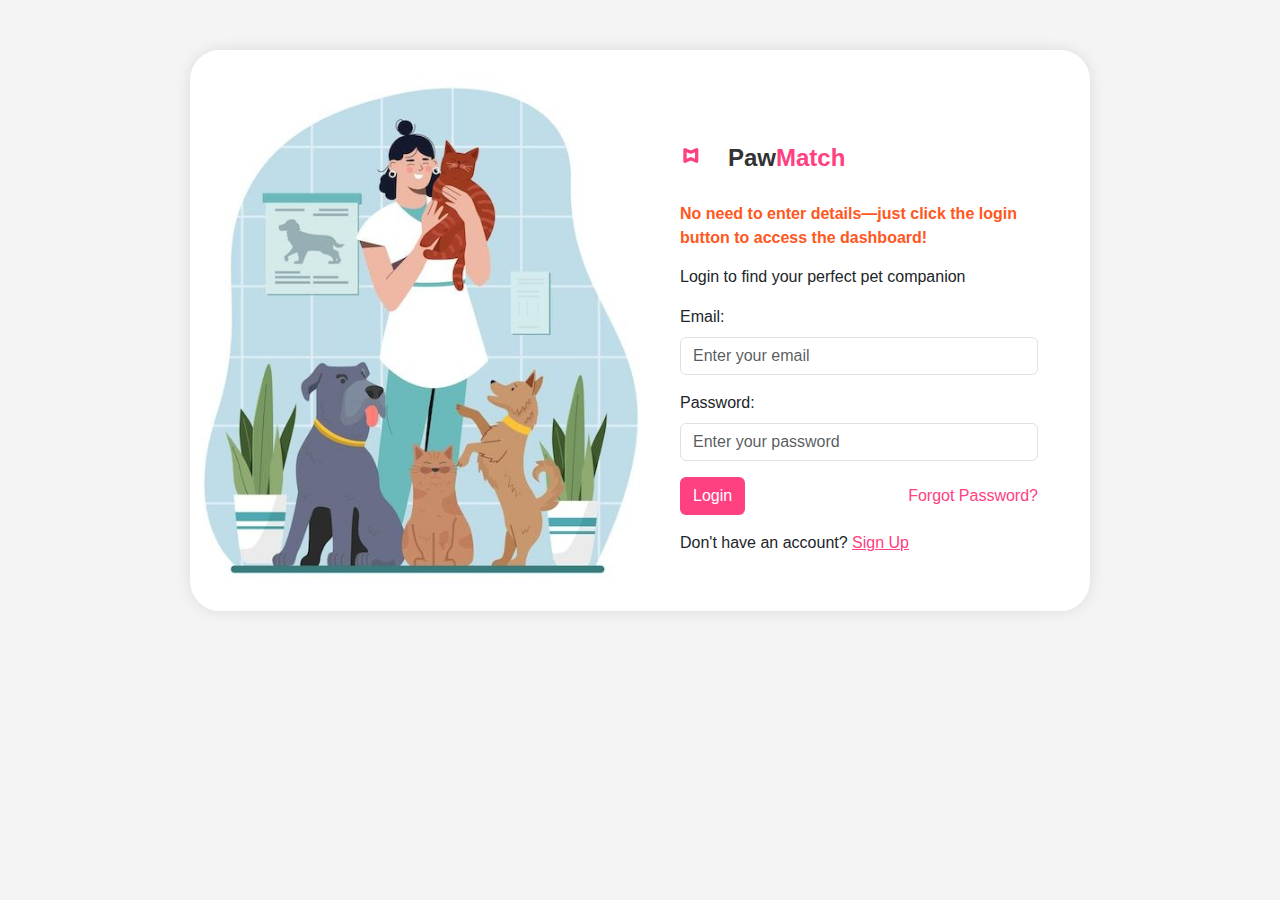
==== login.html @ c652fe70 "add" ====
<!DOCTYPE html>
<html lang="en">

<head>
    <meta charset="UTF-8">
    <meta name="viewport" content="width=device-width, initial-scale=1.0">
    <title>PawMatch - Login</title>
    <!-- Bootstrap CSS -->
    <link href="https://cdnjs.cloudflare.com/ajax/libs/bootstrap/5.3.0/css/bootstrap.min.css" rel="stylesheet">
    <!-- Custom CSS -->
    <style>
        body {
            background-color: #f4f4f4;
            font-family: Arial, sans-serif;
        }

        .text-pink {
            color: #ff4081;
        }

        /* Site Title Styling */
        .site-title {
            font-size: 1.5rem;
            font-weight: bold;
            color: #333;
        }

        /* Logo Styling */
        .logo {
            width: 40px;
            height: 40px;
            color: #ff4081;
        }

        .theme-color {
            color: #ff4081;
        }

        .btn-theme {
            background-color: #ff4081;
            color: #fff;
        }

        .btn-theme:hover {
            background-color: #e63971;
        }

        .login-container {
            max-width: 900px;
            margin: 50px auto;
            box-shadow: 0 0 15px rgba(0, 0, 0, 0.1);
            border-radius: 30px;
            overflow: hidden;
            background-color: white;
        }

        .login-image {
            display: flex;
            align-items: center;
            justify-content: center;
            background-color: #ffd700;
        }

        .login-image img {
            width: 100%;
            height: 100%;
            margin-bottom: 30px;
            margin-bottom: 30px;
            margin-bottom: 30px;
            margin-bottom: 30px;
            margin-bottom: 30px;
            margin-bottom: 30px;
            margin-bottom: 30px;
            object-fit: cover;
        }

        .login-form {
            padding: 40px;
            background-color: #fff;
        }

        @media (max-width: 767.98px) {
            .login-image {
                display: none;
            }

            .login-container {
                max-width: 350px;
            }
        }
    </style>
</head>

<body>

    <div class="container login-container">
        <div class="row g-0">
            <!-- Image Column (Hidden on Mobile) -->
            <div class="col-md-6 login-image d-none d-md-block">
                <img src="./dashboard/img/pet-login.jpeg" alt="Welcome to PawMatch">
            </div>
            <!-- Login Form Column -->
            <div class="col-md-6">
                <br>
                <br>
                <div class="login-form">
                    <div class="d-flex align-items-center">
                        <!-- Paw Icon as Logo -->
                        <svg xmlns="http://www.w3.org/2000/svg" class="logo me-2" fill="none" viewBox="0 0 24 24"
                            stroke="currentColor">
                            <path stroke-linecap="round" stroke-linejoin="round" stroke-width="2"
                                d="M6.5 12.5L3 14V7l3.5 1.5 3.5-1.5v7l-3.5-1.5-3.5 1.5z" />
                        </svg>
                        <a href="index.html" class="nav-link">

                            <h1 class="site-title mb-0">Paw<span class="text-pink">Match</span></h1>

                        </a>

                    </div>
                    <br>

                    <p style="color: #ff5722; font-weight: bold; margin-bottom: 15px;">No need to enter details—just
                        click the login button to access the dashboard!</p>
                    <p>Login to find your perfect pet companion</p>
                    <form action="./dashboard/home.html" method="post">
                        <div class="mb-3">
                            <label for="email" class="form-label">Email:</label>
                            <input type="email" class="form-control" id="email" name="email"
                                placeholder="Enter your email" required>
                        </div>
                        <div class="mb-3">
                            <label for="password" class="form-label">Password:</label>
                            <input type="password" class="form-control" id="password" name="password"
                                placeholder="Enter your password" required>
                        </div>
                        <div class="d-flex justify-content-between align-items-center mb-3">
                            <a href="./dashboard/home.html" class="text-decoration-none theme-color">
                                <button type="submit" class="btn btn-theme">Login</button>
                            </a>
                            <a href="#" class="text-decoration-none theme-color">Forgot Password?</a>
                        </div>
                        <p>Don't have an account? <a href="#" class="theme-color">Sign Up</a></p>
                    </form>

                </div>
            </div>
        </div>
    </div>

    <!-- Bootstrap JS (Optional for Interactive Features) -->
    <script src="https://cdnjs.cloudflare.com/ajax/libs/bootstrap/5.3.0/js/bootstrap.bundle.min.js"></script>
</body>

</html>
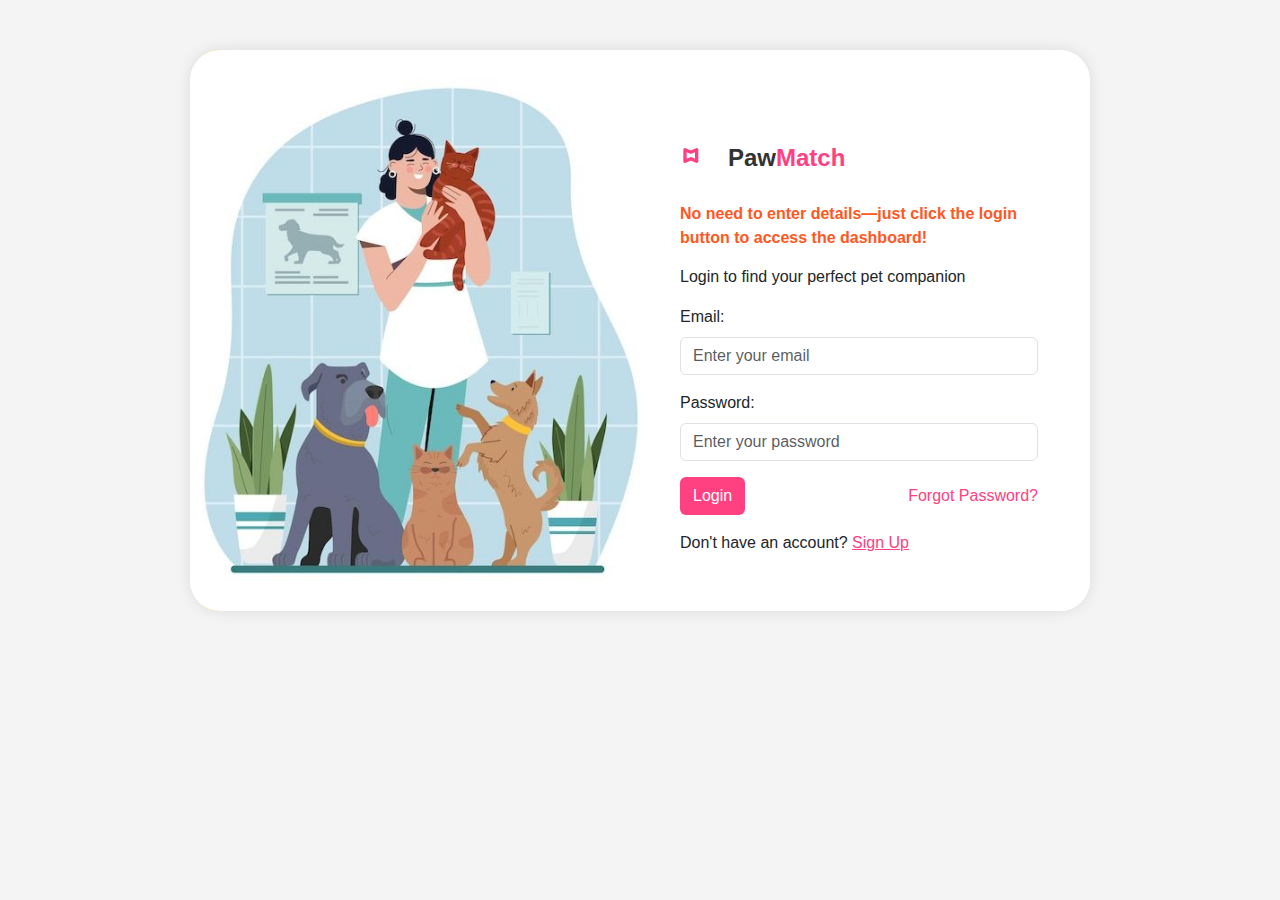
==== commit aa5b40ea: "add" ====
--- a/login.html
+++ b/login.html
@@ -123,16 +123,16 @@
                     <p style="color: #ff5722; font-weight: bold; margin-bottom: 15px;">No need to enter details—just
                         click the login button to access the dashboard!</p>
                     <p>Login to find your perfect pet companion</p>
-                    <form action="./dashboard/home.html" method="post">
+                    <form>
                         <div class="mb-3">
                             <label for="email" class="form-label">Email:</label>
                             <input type="email" class="form-control" id="email" name="email"
-                                placeholder="Enter your email" required>
+                                placeholder="Enter your email" >
                         </div>
                         <div class="mb-3">
                             <label for="password" class="form-label">Password:</label>
                             <input type="password" class="form-control" id="password" name="password"
-                                placeholder="Enter your password" required>
+                                placeholder="Enter your password">
                         </div>
                         <div class="d-flex justify-content-between align-items-center mb-3">
                             <a href="./dashboard/home.html" class="text-decoration-none theme-color">
